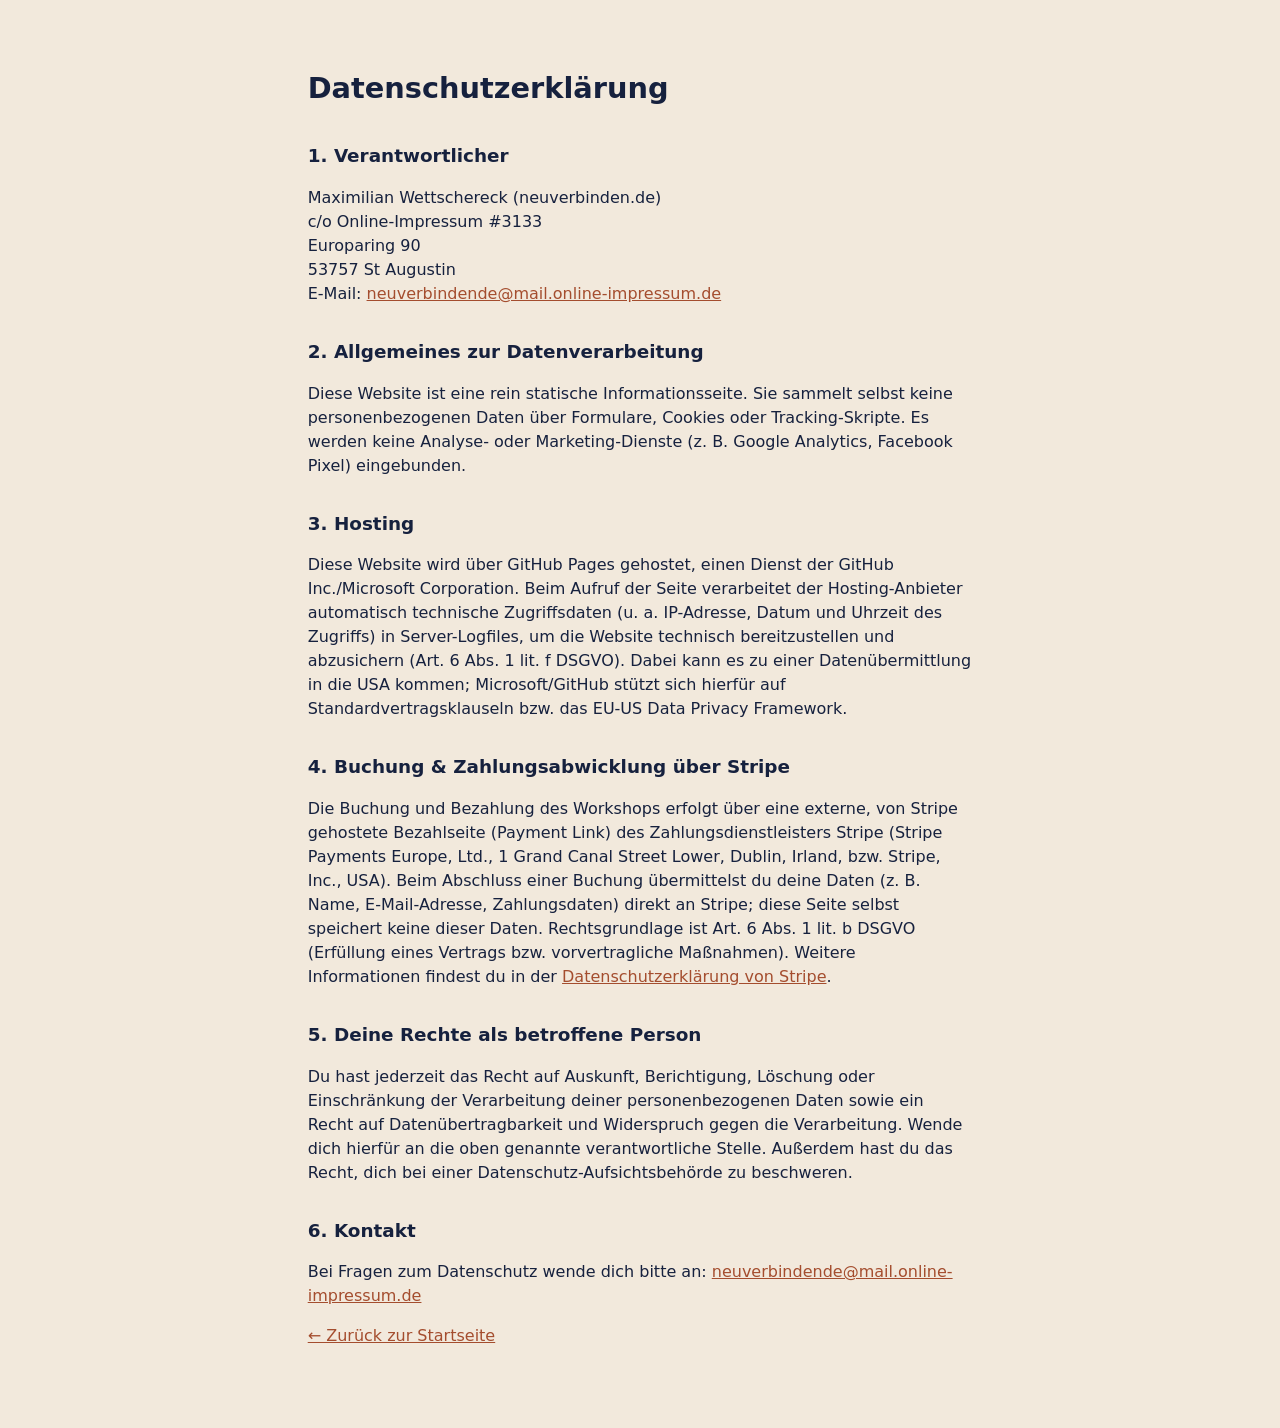
==== datenschutz.html @ c4ceb0ab "Initial static landing page for Fascial Maneuvers workshop" ====
<!doctype html>
<html lang="de">
<head>
<meta charset="utf-8">
<meta name="viewport" content="width=device-width, initial-scale=1">
<title>Datenschutzerklärung – Fascial Maneuvers Workshop</title>
<link rel="stylesheet" href="assets/css/style.css">
</head>
<body>
<!--
  ENTWURF – vor Veröffentlichung prüfen:
  Diese Erklärung ist kein Ersatz für Rechtsberatung. Vor dem Livegang mit
  einem Generator (z. B. e-recht24.de, Datenschutz-Generator.de) oder
  einer Rechtsanwältin/einem Rechtsanwalt gegenprüfen.
-->
<div class="legal">
  <h1>Datenschutzerklärung</h1>

  <h2>1. Verantwortlicher</h2>
  <p>
    Maximilian Wettschereck (neuverbinden.de)<br>
    c/o Online-Impressum #3133<br>
    Europaring 90<br>
    53757 St Augustin<br>
    E-Mail: <a href="mailto:neuverbindende@mail.online-impressum.de">neuverbindende@mail.online-impressum.de</a>
  </p>

  <h2>2. Allgemeines zur Datenverarbeitung</h2>
  <p>
    Diese Website ist eine rein statische Informationsseite. Sie sammelt selbst keine
    personenbezogenen Daten über Formulare, Cookies oder Tracking-Skripte. Es werden
    keine Analyse- oder Marketing-Dienste (z. B. Google Analytics, Facebook Pixel)
    eingebunden.
  </p>

  <h2>3. Hosting</h2>
  <p>
    Diese Website wird über GitHub Pages gehostet, einen Dienst der GitHub Inc./Microsoft
    Corporation. Beim Aufruf der Seite verarbeitet der Hosting-Anbieter automatisch
    technische Zugriffsdaten (u. a. IP-Adresse, Datum und Uhrzeit des Zugriffs) in
    Server-Logfiles, um die Website technisch bereitzustellen und abzusichern
    (Art. 6 Abs. 1 lit. f DSGVO). Dabei kann es zu einer Datenübermittlung in die USA
    kommen; Microsoft/GitHub stützt sich hierfür auf Standardvertragsklauseln bzw. das
    EU-US Data Privacy Framework.
  </p>

  <h2>4. Buchung &amp; Zahlungsabwicklung über Stripe</h2>
  <p>
    Die Buchung und Bezahlung des Workshops erfolgt über eine externe, von Stripe
    gehostete Bezahlseite (Payment Link) des Zahlungsdienstleisters Stripe
    (Stripe Payments Europe, Ltd., 1 Grand Canal Street Lower, Dublin, Irland, bzw.
    Stripe, Inc., USA). Beim Abschluss einer Buchung übermittelst du deine Daten
    (z. B. Name, E-Mail-Adresse, Zahlungsdaten) direkt an Stripe; diese Seite selbst
    speichert keine dieser Daten. Rechtsgrundlage ist Art. 6 Abs. 1 lit. b DSGVO
    (Erfüllung eines Vertrags bzw. vorvertragliche Maßnahmen). Weitere Informationen
    findest du in der
    <a href="https://stripe.com/de/privacy" target="_blank" rel="noopener">Datenschutzerklärung von Stripe</a>.
  </p>

  <h2>5. Deine Rechte als betroffene Person</h2>
  <p>
    Du hast jederzeit das Recht auf Auskunft, Berichtigung, Löschung oder Einschränkung
    der Verarbeitung deiner personenbezogenen Daten sowie ein Recht auf
    Datenübertragbarkeit und Widerspruch gegen die Verarbeitung. Wende dich hierfür an
    die oben genannte verantwortliche Stelle. Außerdem hast du das Recht, dich bei einer
    Datenschutz-Aufsichtsbehörde zu beschweren.
  </p>

  <h2>6. Kontakt</h2>
  <p>
    Bei Fragen zum Datenschutz wende dich bitte an: <a href="mailto:neuverbindende@mail.online-impressum.de">neuverbindende@mail.online-impressum.de</a>
  </p>

  <p><a href="index.html">← Zurück zur Startseite</a></p>
</div>
</body>
</html>
---- assets/css/style.css ----
:root {
  --cream: #f2e9dc;
  --cream-dark: #e9dcc7;
  --navy: #16213e;
  --navy-dark: #0e1526;
  --orange: #c15f3c;
  --orange-dark: #a44d2e;
  --max-width: 1100px;
}

* {
  box-sizing: border-box;
}

html {
  scroll-behavior: smooth;
}

body {
  margin: 0;
  font-family: system-ui, -apple-system, "Segoe UI", Roboto, Arial, sans-serif;
  background: var(--cream);
  color: var(--navy);
  line-height: 1.5;
}

.display {
  font-family: system-ui, -apple-system, "Segoe UI", Arial, sans-serif;
  font-weight: 900;
  font-stretch: condensed;
  text-transform: uppercase;
  letter-spacing: -0.02em;
  line-height: 0.95;
}

img {
  max-width: 100%;
  display: block;
}

a {
  color: inherit;
}

.container {
  max-width: var(--max-width);
  margin: 0 auto;
  padding: 0 1.5rem;
}

.btn {
  display: inline-block;
  padding: 0.9rem 2rem;
  border-radius: 999px;
  font-weight: 700;
  text-decoration: none;
  text-transform: uppercase;
  letter-spacing: 0.03em;
  transition: transform 0.15s ease, box-shadow 0.15s ease;
}

.btn:hover {
  transform: translateY(-2px);
}

.btn-primary {
  background: var(--orange);
  color: var(--cream);
  box-shadow: 0 6px 18px rgba(193, 95, 60, 0.35);
}

.btn-primary:hover {
  background: var(--orange-dark);
}

/* Hero */
.hero {
  padding: 3rem 0 2.5rem;
}

.hero-eyebrow {
  color: var(--orange);
  font-weight: 700;
  letter-spacing: 0.15em;
  text-transform: uppercase;
  font-size: 0.95rem;
}

.hero-grid {
  display: grid;
  grid-template-columns: 1.1fr 0.9fr;
  gap: 2.5rem;
  align-items: center;
}

.hero h1 {
  font-size: clamp(2.6rem, 6vw, 4.5rem);
  color: var(--navy);
  margin: 0.4rem 0 1rem;
}

.hero h2.display {
  font-size: clamp(1.1rem, 2.4vw, 1.5rem);
  color: var(--navy);
  text-transform: none;
  letter-spacing: normal;
  font-weight: 600;
  margin: 0 0 1.2rem;
}

.hero p {
  font-size: 1.1rem;
  max-width: 40ch;
}

.hero-tagline {
  color: var(--orange);
  font-weight: 800;
  text-transform: uppercase;
  font-size: 1.2rem;
  margin: 1.5rem 0 2rem;
}

.hero-photos {
  display: grid;
  grid-template-columns: 1fr 1fr;
  gap: 1rem;
}

.hero-photos img {
  border-radius: 0.75rem;
  object-fit: cover;
  width: 100%;
  height: 100%;
  aspect-ratio: 3 / 4;
}

.hero-photos .photo-wide {
  grid-column: 1 / -1;
  aspect-ratio: 16 / 9;
}

/* Was dich erwartet */
.section {
  padding: 3rem 0;
}

.section-title {
  text-align: center;
  font-size: 1.6rem;
  color: var(--navy);
  margin-bottom: 2.5rem;
  position: relative;
}

.section-title::after {
  content: "";
  display: block;
  width: 60px;
  height: 3px;
  background: var(--orange);
  margin: 0.75rem auto 0;
}

.features {
  display: grid;
  grid-template-columns: repeat(3, 1fr);
  gap: 2rem;
  text-align: center;
}

.feature-icon {
  width: 64px;
  height: 64px;
  border-radius: 50%;
  background: var(--navy);
  color: var(--cream);
  display: flex;
  align-items: center;
  justify-content: center;
  margin: 0 auto 1rem;
  font-size: 1.6rem;
}

.feature h3 {
  text-transform: uppercase;
  letter-spacing: 0.03em;
  font-size: 1rem;
  margin-bottom: 0.5rem;
}

.feature p {
  font-size: 0.95rem;
  color: #3a3a3a;
}

/* Info bar */
.info-bar {
  background: var(--navy);
  color: var(--cream);
}

.info-bar .container {
  display: flex;
  flex-wrap: wrap;
  justify-content: center;
  gap: 2rem;
  padding: 1.5rem;
  font-weight: 700;
  text-transform: uppercase;
  letter-spacing: 0.02em;
}

.info-bar .info-item {
  display: flex;
  align-items: center;
  gap: 0.6rem;
}

.info-bar .icon {
  color: var(--orange);
  font-size: 1.2rem;
}

/* Booking */
.booking {
  text-align: center;
  padding: 4rem 0;
}

.booking h2 {
  font-size: 2rem;
  margin-bottom: 0.75rem;
}

.booking p {
  max-width: 50ch;
  margin: 0 auto 2rem;
}

/* Footer */
footer {
  background: var(--navy-dark);
  color: var(--cream);
  padding: 2.5rem 0;
  font-size: 0.9rem;
}

footer .footer-inner {
  display: flex;
  flex-wrap: wrap;
  justify-content: space-between;
  align-items: center;
  gap: 1.5rem;
}

footer .footer-links a {
  text-decoration: none;
  margin-right: 1.5rem;
  opacity: 0.85;
}

footer .footer-links a:hover {
  opacity: 1;
  text-decoration: underline;
}

footer img.footer-logo {
  height: 48px;
  width: auto;
}

/* Legal pages (Datenschutz) */
.legal {
  max-width: 70ch;
  margin: 0 auto;
  padding: 3rem 1.5rem 4rem;
}

.legal h1 {
  font-size: 1.8rem;
  margin-bottom: 1.5rem;
}

.legal h2 {
  font-size: 1.15rem;
  margin-top: 2rem;
}

.legal a {
  color: var(--orange-dark);
}

@media (max-width: 800px) {
  .hero-grid {
    grid-template-columns: 1fr;
  }

  .features {
    grid-template-columns: 1fr;
  }

  footer .footer-inner {
    flex-direction: column;
    text-align: center;
  }
}
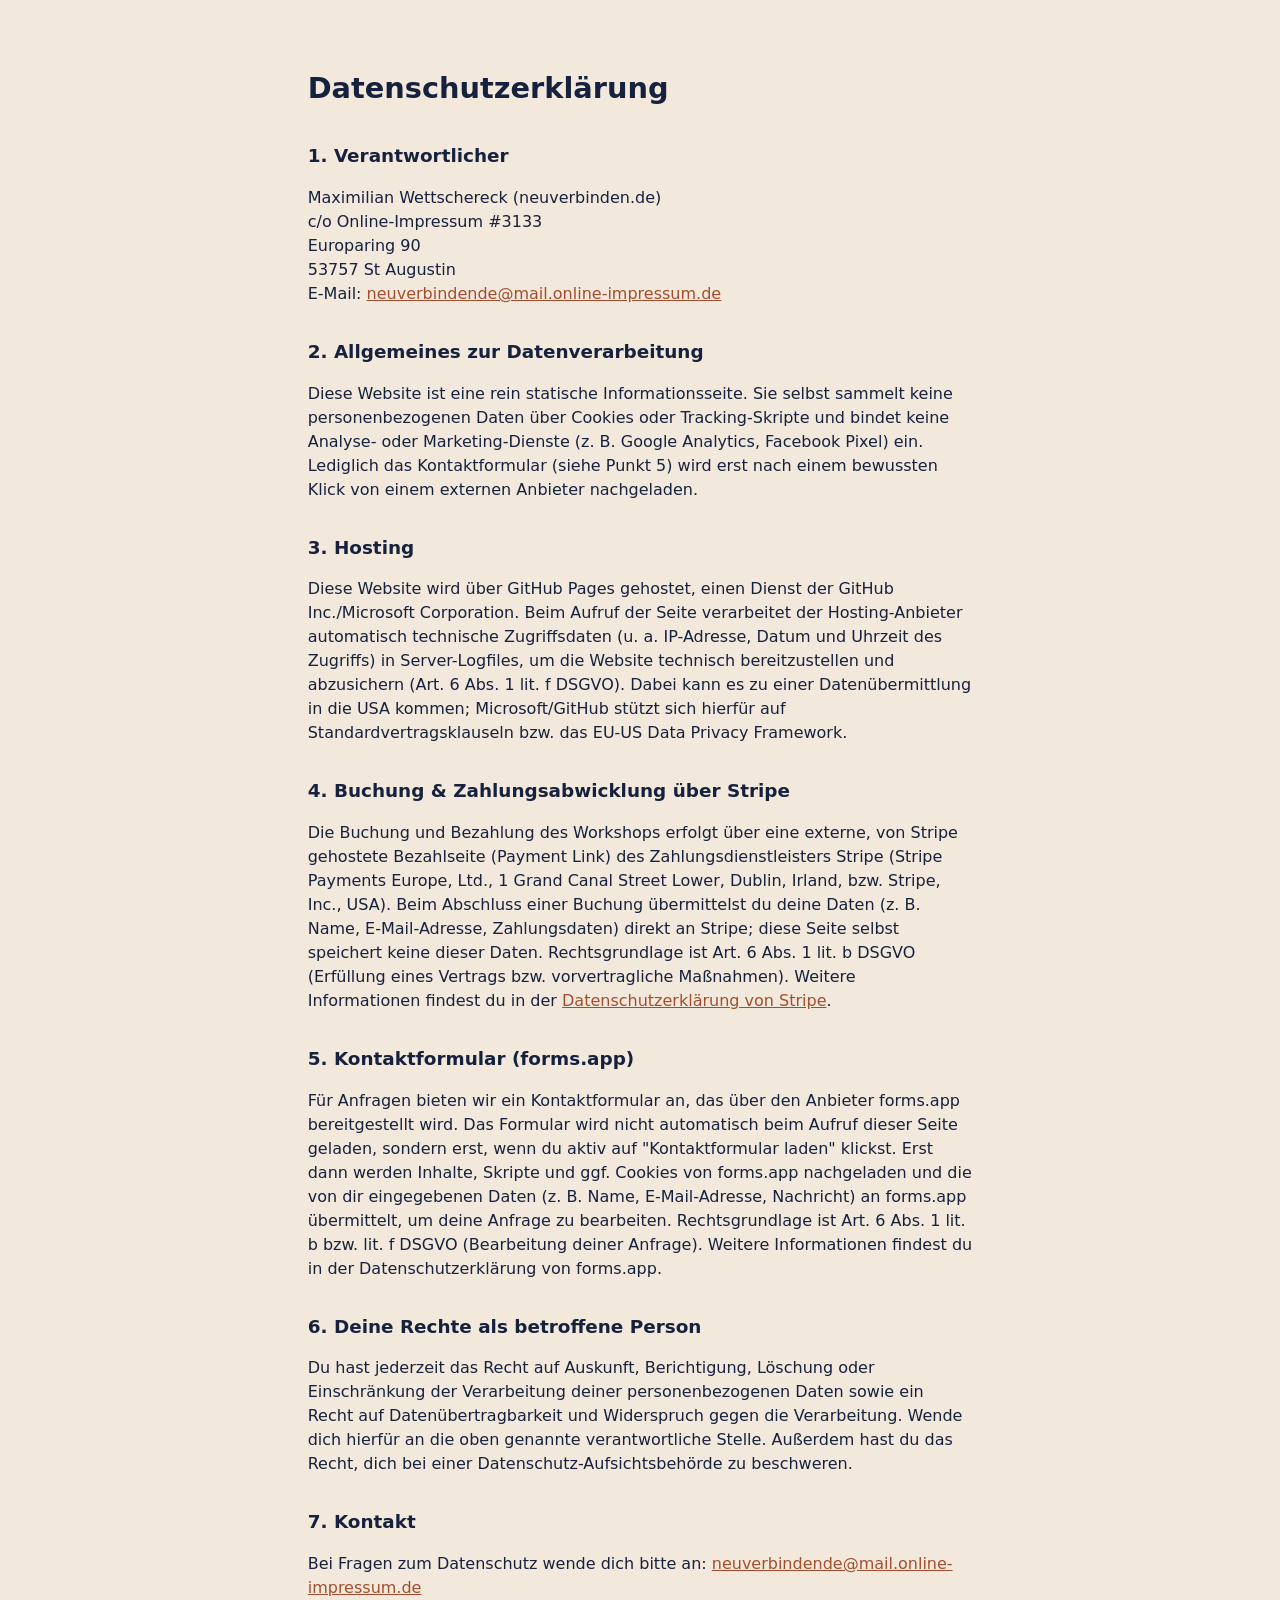
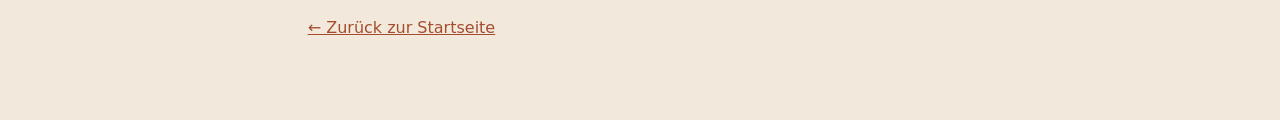
==== commit 2f4962fc: "Add testimonials/FAQ/contact sections, update copy per client review" ====
--- a/datenschutz.html
+++ b/datenschutz.html
@@ -4,6 +4,7 @@
 <meta charset="utf-8">
 <meta name="viewport" content="width=device-width, initial-scale=1">
 <title>Datenschutzerklärung – Fascial Maneuvers Workshop</title>
+<meta name="robots" content="noindex, nofollow">
 <link rel="stylesheet" href="assets/css/style.css">
 </head>
 <body>
@@ -27,10 +28,11 @@
 
   <h2>2. Allgemeines zur Datenverarbeitung</h2>
   <p>
-    Diese Website ist eine rein statische Informationsseite. Sie sammelt selbst keine
-    personenbezogenen Daten über Formulare, Cookies oder Tracking-Skripte. Es werden
-    keine Analyse- oder Marketing-Dienste (z. B. Google Analytics, Facebook Pixel)
-    eingebunden.
+    Diese Website ist eine rein statische Informationsseite. Sie selbst sammelt keine
+    personenbezogenen Daten über Cookies oder Tracking-Skripte und bindet keine
+    Analyse- oder Marketing-Dienste (z. B. Google Analytics, Facebook Pixel) ein.
+    Lediglich das Kontaktformular (siehe Punkt 5) wird erst nach einem bewussten Klick
+    von einem externen Anbieter nachgeladen.
   </p>
 
   <h2>3. Hosting</h2>
@@ -57,7 +59,19 @@
     <a href="https://stripe.com/de/privacy" target="_blank" rel="noopener">Datenschutzerklärung von Stripe</a>.
   </p>
 
-  <h2>5. Deine Rechte als betroffene Person</h2>
+  <h2>5. Kontaktformular (forms.app)</h2>
+  <p>
+    Für Anfragen bieten wir ein Kontaktformular an, das über den Anbieter forms.app
+    bereitgestellt wird. Das Formular wird nicht automatisch beim Aufruf dieser Seite
+    geladen, sondern erst, wenn du aktiv auf "Kontaktformular laden" klickst. Erst dann
+    werden Inhalte, Skripte und ggf. Cookies von forms.app nachgeladen und die von dir
+    eingegebenen Daten (z. B. Name, E-Mail-Adresse, Nachricht) an forms.app übermittelt,
+    um deine Anfrage zu bearbeiten. Rechtsgrundlage ist Art. 6 Abs. 1 lit. b bzw.
+    lit. f DSGVO (Bearbeitung deiner Anfrage). Weitere Informationen findest du in der
+    Datenschutzerklärung von forms.app.
+  </p>
+
+  <h2>6. Deine Rechte als betroffene Person</h2>
   <p>
     Du hast jederzeit das Recht auf Auskunft, Berichtigung, Löschung oder Einschränkung
     der Verarbeitung deiner personenbezogenen Daten sowie ein Recht auf
@@ -66,7 +80,7 @@
     Datenschutz-Aufsichtsbehörde zu beschweren.
   </p>
 
-  <h2>6. Kontakt</h2>
+  <h2>7. Kontakt</h2>
   <p>
     Bei Fragen zum Datenschutz wende dich bitte an: <a href="mailto:neuverbindende@mail.online-impressum.de">neuverbindende@mail.online-impressum.de</a>
   </p>
--- a/assets/css/style.css
+++ b/assets/css/style.css
@@ -194,6 +194,154 @@
   color: #3a3a3a;
 }
 
+/* Contact embed */
+.contact-embed {
+  text-align: center;
+  background: #fff;
+  border-radius: 1rem;
+  box-shadow: 0 10px 30px rgba(22, 33, 62, 0.08);
+  padding: 3rem 1.5rem;
+}
+
+.contact-embed iframe {
+  width: 100%;
+  min-height: 720px;
+  border: 0;
+  border-radius: 0.75rem;
+}
+
+.contact-hint {
+  margin: 0.9rem 0 0;
+  font-size: 0.85rem;
+  color: #6b6b6b;
+}
+
+/* Testimonials */
+.testimonials {
+  display: grid;
+  grid-template-columns: repeat(3, 1fr);
+  gap: 1.5rem;
+}
+
+.testimonial-card {
+  margin: 0;
+  background: #fff;
+  border-radius: 1rem;
+  padding: 1.75rem;
+  box-shadow: 0 10px 30px rgba(22, 33, 62, 0.08);
+  display: flex;
+  flex-direction: column;
+  gap: 1.25rem;
+}
+
+.testimonial-card blockquote {
+  margin: 0;
+  font-size: 1.05rem;
+  font-style: italic;
+  color: var(--navy);
+  line-height: 1.5;
+  position: relative;
+  padding-left: 1.6rem;
+}
+
+.testimonial-card blockquote::before {
+  content: "\201C";
+  position: absolute;
+  left: -0.3rem;
+  top: -0.6rem;
+  font-size: 2.8rem;
+  font-style: normal;
+  color: var(--orange);
+  line-height: 1;
+}
+
+.testimonial-card figcaption {
+  display: flex;
+  align-items: center;
+  gap: 0.85rem;
+  font-style: normal;
+}
+
+.testimonial-avatar {
+  width: 44px;
+  height: 44px;
+  flex-shrink: 0;
+  border-radius: 50%;
+  background: var(--cream-dark);
+  color: var(--navy);
+  display: flex;
+  align-items: center;
+  justify-content: center;
+  font-weight: 700;
+  overflow: hidden;
+}
+
+.testimonial-avatar img {
+  width: 100%;
+  height: 100%;
+  object-fit: cover;
+}
+
+.testimonial-name {
+  display: block;
+  font-weight: 700;
+  font-size: 0.95rem;
+}
+
+.testimonial-role {
+  display: block;
+  font-size: 0.85rem;
+  color: #6b6b6b;
+}
+
+@media (max-width: 800px) {
+  .testimonials {
+    grid-template-columns: 1fr;
+  }
+}
+
+/* FAQ */
+.faq {
+  max-width: 700px;
+  margin: 0 auto;
+}
+
+.faq-item {
+  border-bottom: 1px solid rgba(22, 33, 62, 0.15);
+  padding: 1.1rem 0;
+}
+
+.faq-item summary {
+  cursor: pointer;
+  list-style: none;
+  display: flex;
+  justify-content: space-between;
+  align-items: center;
+  gap: 1rem;
+  font-weight: 700;
+}
+
+.faq-item summary::-webkit-details-marker {
+  display: none;
+}
+
+.faq-item summary::after {
+  content: "+";
+  color: var(--orange);
+  font-size: 1.4rem;
+  font-weight: 700;
+  flex-shrink: 0;
+}
+
+.faq-item[open] summary::after {
+  content: "\2212";
+}
+
+.faq-item p {
+  margin: 0.9rem 0 0;
+  color: #3a3a3a;
+}
+
 /* Info bar */
 .info-bar {
   background: var(--navy);
